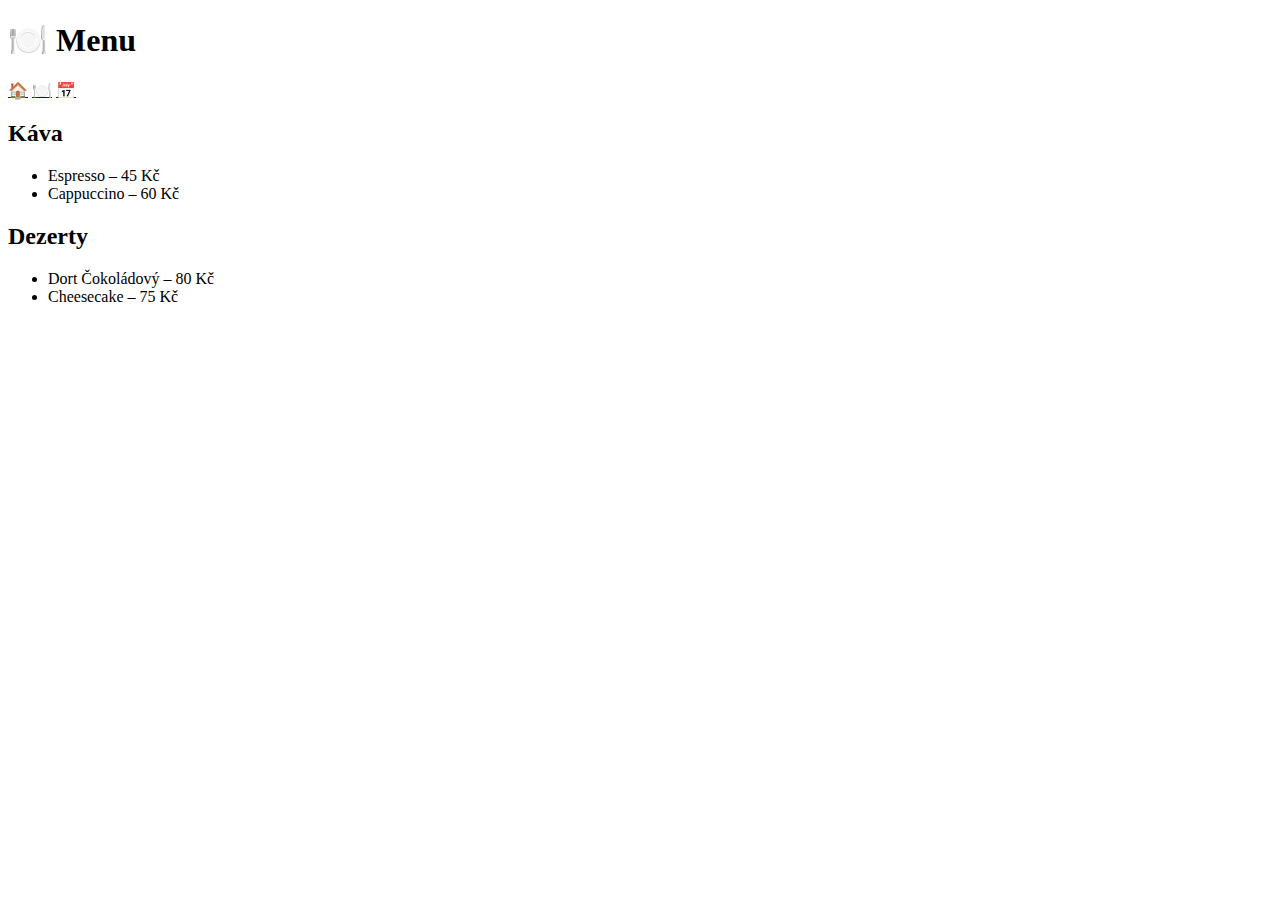
==== menu.html @ d2dfbc5c "nav" ====
<!DOCTYPE html>
<html lang="cs">
<head>
    <meta charset="UTF-8">
    <title>Menu – Kavárna U Kočky</title>
    <link rel="stylesheet" href="css/style.css">
</head>
<body>
    <header>
        <h1>🍽️ Menu</h1>
        <nav class="icon-nav">
            <a href="index.html">🏠</a>
            <a href="menu.html" class="active">🍽️</a>
            <a href="reservation.html">📅</a>
        </nav>
    </header>

    <main>
        <section class="menu-category">
            <h2>Káva</h2>
            <ul>
                <li>Espresso – 45 Kč</li>
                <li>Cappuccino – 60 Kč</li>
            </ul>
        </section>
        <section class="menu-category">
            <h2>Dezerty</h2>
            <ul>
                <li>Dort Čokoládový – 80 Kč</li>
                <li>Cheesecake – 75 Kč</li>
            </ul>
        </section>
    </main>
</body>
</html>
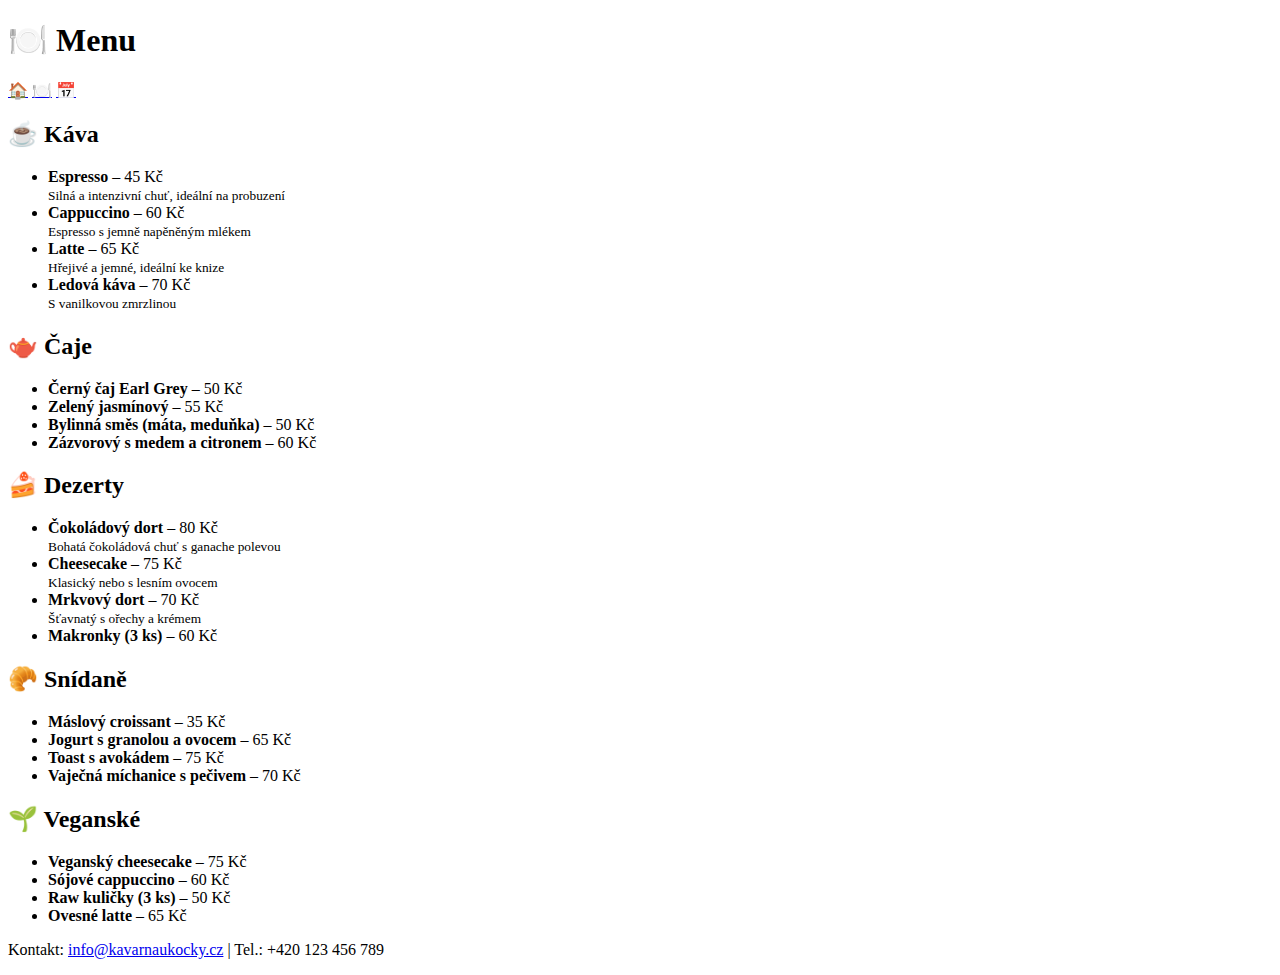
==== commit c7c6f3e2: "css" ====
--- a/menu.html
+++ b/menu.html
@@ -17,19 +17,58 @@
 
     <main>
         <section class="menu-category">
-            <h2>Káva</h2>
+            <h2>☕ Káva</h2>
             <ul>
-                <li>Espresso – 45 Kč</li>
-                <li>Cappuccino – 60 Kč</li>
+                <li><strong>Espresso</strong> – 45 Kč<br><small>Silná a intenzivní chuť, ideální na probuzení</small></li>
+                <li><strong>Cappuccino</strong> – 60 Kč<br><small>Espresso s jemně napěněným mlékem</small></li>
+                <li><strong>Latte</strong> – 65 Kč<br><small>Hřejivé a jemné, ideální ke knize</small></li>
+                <li><strong>Ledová káva</strong> – 70 Kč<br><small>S vanilkovou zmrzlinou</small></li>
             </ul>
         </section>
+
         <section class="menu-category">
-            <h2>Dezerty</h2>
+            <h2>🫖 Čaje</h2>
             <ul>
-                <li>Dort Čokoládový – 80 Kč</li>
-                <li>Cheesecake – 75 Kč</li>
+                <li><strong>Černý čaj Earl Grey</strong> – 50 Kč</li>
+                <li><strong>Zelený jasmínový</strong> – 55 Kč</li>
+                <li><strong>Bylinná směs (máta, meduňka)</strong> – 50 Kč</li>
+                <li><strong>Zázvorový s medem a citronem</strong> – 60 Kč</li>
+            </ul>
+        </section>
+
+        <section class="menu-category">
+            <h2>🍰 Dezerty</h2>
+            <ul>
+                <li><strong>Čokoládový dort</strong> – 80 Kč<br><small>Bohatá čokoládová chuť s ganache polevou</small></li>
+                <li><strong>Cheesecake</strong> – 75 Kč<br><small>Klasický nebo s lesním ovocem</small></li>
+                <li><strong>Mrkvový dort</strong> – 70 Kč<br><small>Šťavnatý s ořechy a krémem</small></li>
+                <li><strong>Makronky (3 ks)</strong> – 60 Kč</li>
+            </ul>
+        </section>
+
+        <section class="menu-category">
+            <h2>🥐 Snídaně</h2>
+            <ul>
+                <li><strong>Máslový croissant</strong> – 35 Kč</li>
+                <li><strong>Jogurt s granolou a ovocem</strong> – 65 Kč</li>
+                <li><strong>Toast s avokádem</strong> – 75 Kč</li>
+                <li><strong>Vaječná míchanice s pečivem</strong> – 70 Kč</li>
+            </ul>
+        </section>
+
+        <section class="menu-category">
+            <h2>🌱 Veganské</h2>
+            <ul>
+                <li><strong>Veganský cheesecake</strong> – 75 Kč</li>
+                <li><strong>Sójové cappuccino</strong> – 60 Kč</li>
+                <li><strong>Raw kuličky (3 ks)</strong> – 50 Kč</li>
+                <li><strong>Ovesné latte</strong> – 65 Kč</li>
             </ul>
         </section>
     </main>
+
+    <footer>
+        <p>Kontakt: <a href="mailto:info@kavarnaukocky.cz">info@kavarnaukocky.cz</a> | Tel.: +420 123 456 789</p>
+    </footer>
 </body>
-</html>+</html>
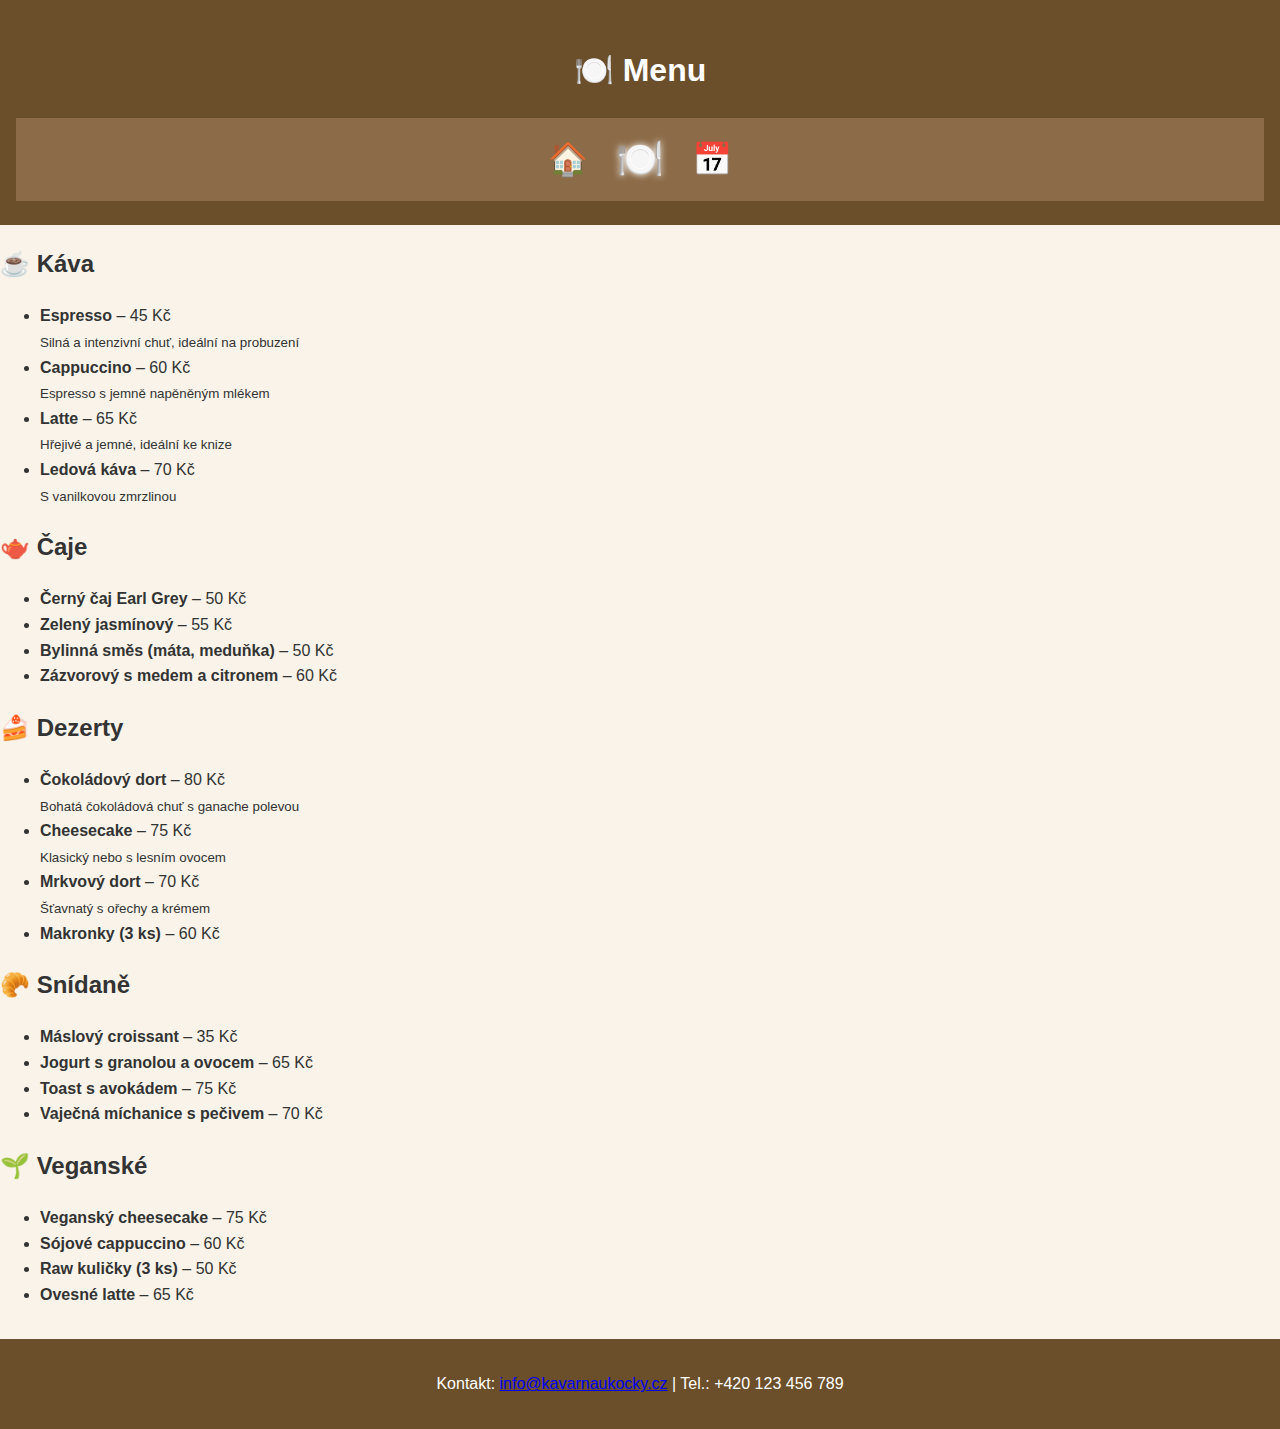
==== commit 9f733cf6: "css good" ====
--- a/menu.html
+++ b/menu.html
@@ -3,7 +3,7 @@
 <head>
     <meta charset="UTF-8">
     <title>Menu – Kavárna U Kočky</title>
-    <link rel="stylesheet" href="css/style.css">
+    <link rel="stylesheet" href="style.css">
 </head>
 <body>
     <header>
--- a/style.css
+++ b/style.css
@@ -0,0 +1,114 @@
+/* Základní reset */
+body {
+    font-family: Arial, sans-serif;
+    margin: 0;
+    padding: 0;
+    background-color: #f9f3e9;
+    color: #333;
+    line-height: 1.6;
+}
+
+/* Hlavička */
+header {
+    background-color: #6b4f2b;
+    color: white;
+    padding: 1.5rem 1rem;
+    text-align: center;
+}
+
+/* Navigace pomocí ikon */
+.icon-nav {
+    display: flex;
+    justify-content: center;
+    gap: 2rem;
+    padding: 1rem;
+    background-color: #8c6b48;
+}
+
+.icon-nav a {
+    color: white;
+    font-size: 2rem;
+    text-decoration: none;
+    transition: transform 0.2s ease;
+}
+
+.icon-nav a:hover {
+    transform: scale(1.1);
+}
+
+.icon-nav a.active {
+    transform: scale(1.2);
+    text-shadow: 0 0 6px white;
+}
+
+/* Formulář */
+form {
+    max-width: 500px;
+    margin: 2rem auto;
+    padding: 2rem;
+    background-color: #fff;
+    border: 1px solid #ddd;
+    border-radius: 10px;
+    box-shadow: 0 4px 12px rgba(0, 0, 0, 0.05);
+}
+
+form label {
+    font-weight: bold;
+    margin-bottom: 0.5rem;
+}
+
+form input,
+form textarea,
+form button {
+    display: block;
+    width: 100%;
+    padding: 0.7rem;
+    border: 1px solid #ccc;
+    border-radius: 6px;
+    font-size: 1rem;
+    box-sizing: border-box;
+}
+
+form input:focus,
+form textarea:focus {
+    border-color: #8c6b48;
+    outline: none;
+    box-shadow: 0 0 5px rgba(140, 107, 72, 0.3);
+}
+
+form button {
+    background-color: #6b4f2b;
+    color: white;
+    font-weight: bold;
+    cursor: pointer;
+    border: none;
+    transition: background-color 0.3s ease;
+}
+
+form button:hover {
+    background-color: #8c6b48;
+}
+
+/* Sekce – např. info, kontakty */
+.reservation-intro,
+.contact-info {
+    max-width: 600px;
+    margin: 2rem auto;
+    padding: 1rem 2rem;
+    background-color: #fffdf8;
+    border-left: 5px solid #8c6b48;
+    border-radius: 6px;
+}
+
+.contact-info p {
+    margin: 0.5rem 0;
+}
+
+/* Footer */
+footer {
+    text-align: center;
+    padding: 1rem;
+    background-color: #6b4f2b;
+    color: white;
+    margin-top: 2rem;
+}
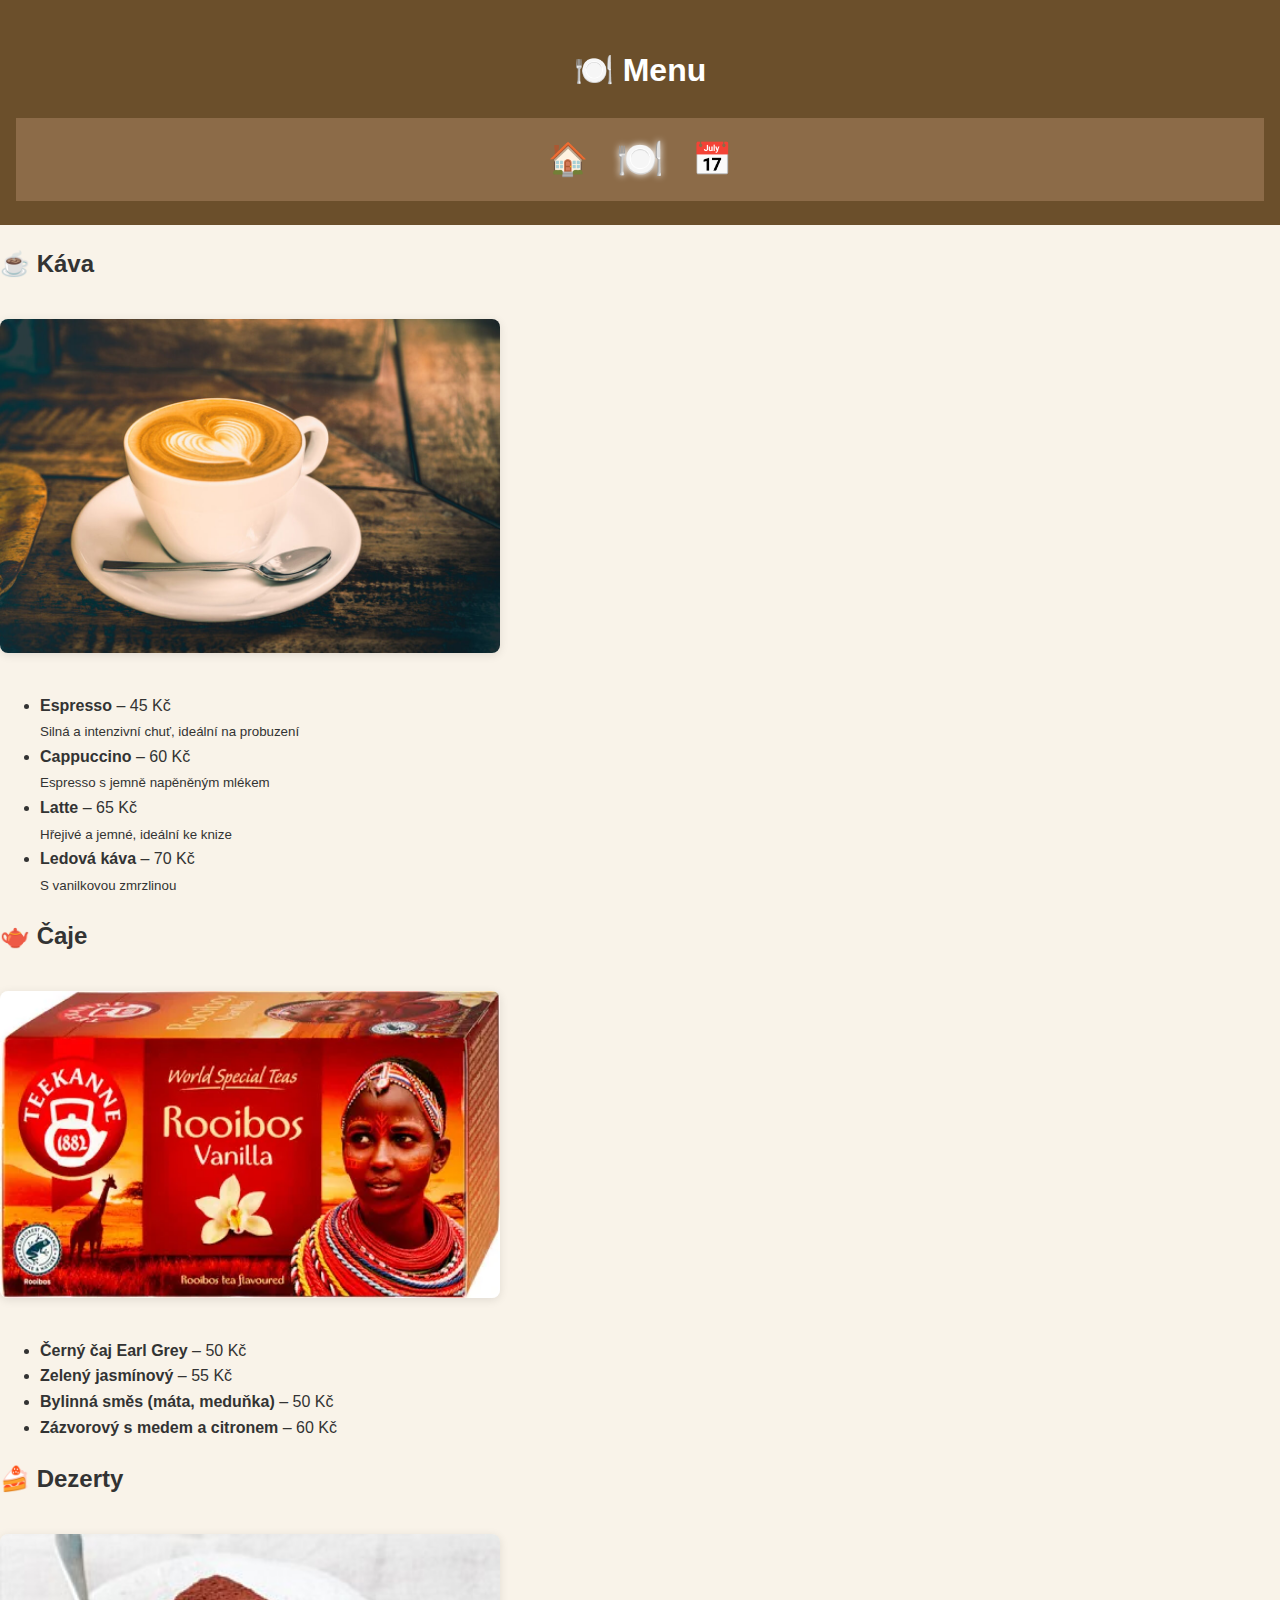
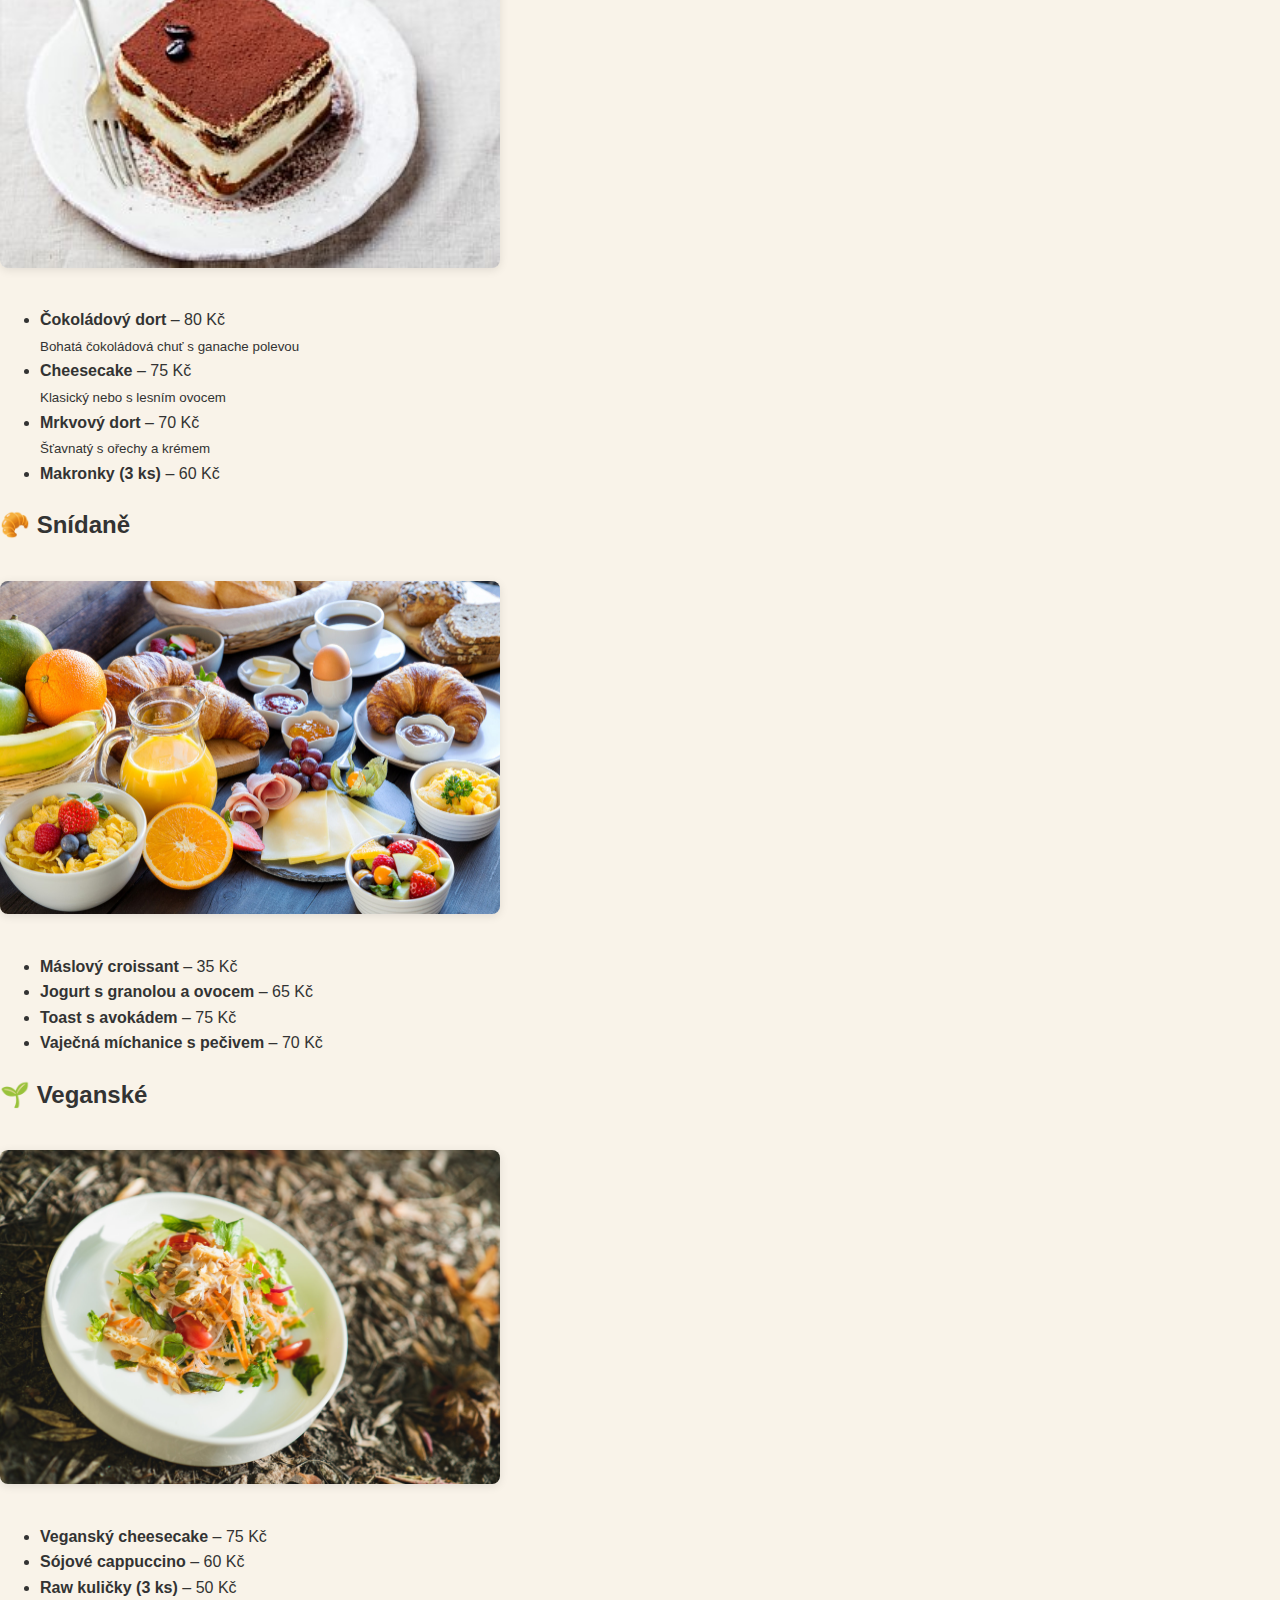
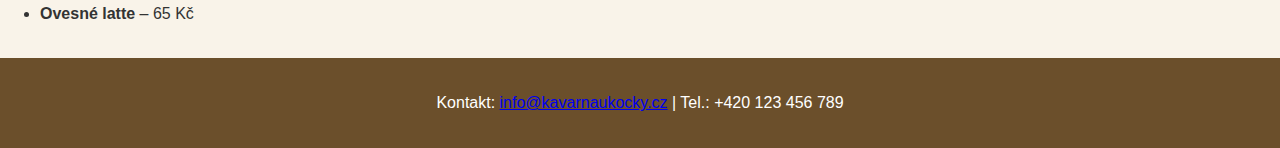
==== commit 2b5d5676: "img" ====
--- a/menu.html
+++ b/menu.html
@@ -18,6 +18,7 @@
     <main>
         <section class="menu-category">
             <h2>☕ Káva</h2>
+            <img src="img/kava.jpg" alt="Šálek kávy" class="menu-image">
             <ul>
                 <li><strong>Espresso</strong> – 45 Kč<br><small>Silná a intenzivní chuť, ideální na probuzení</small></li>
                 <li><strong>Cappuccino</strong> – 60 Kč<br><small>Espresso s jemně napěněným mlékem</small></li>
@@ -28,6 +29,7 @@
 
         <section class="menu-category">
             <h2>🫖 Čaje</h2>
+            <img src="img/caj.webp" alt="Šálek čaje" class="menu-image">
             <ul>
                 <li><strong>Černý čaj Earl Grey</strong> – 50 Kč</li>
                 <li><strong>Zelený jasmínový</strong> – 55 Kč</li>
@@ -38,6 +40,7 @@
 
         <section class="menu-category">
             <h2>🍰 Dezerty</h2>
+            <img src="img/desert.jpg" alt="Dezerty kavárny" class="menu-image">
             <ul>
                 <li><strong>Čokoládový dort</strong> – 80 Kč<br><small>Bohatá čokoládová chuť s ganache polevou</small></li>
                 <li><strong>Cheesecake</strong> – 75 Kč<br><small>Klasický nebo s lesním ovocem</small></li>
@@ -48,6 +51,7 @@
 
         <section class="menu-category">
             <h2>🥐 Snídaně</h2>
+            <img src="img/snidane.jpg" alt="Snídaně v kavárně" class="menu-image">
             <ul>
                 <li><strong>Máslový croissant</strong> – 35 Kč</li>
                 <li><strong>Jogurt s granolou a ovocem</strong> – 65 Kč</li>
@@ -58,6 +62,7 @@
 
         <section class="menu-category">
             <h2>🌱 Veganské</h2>
+            <img src="img/vegan.jpg" alt="Veganské dobroty" class="menu-image">
             <ul>
                 <li><strong>Veganský cheesecake</strong> – 75 Kč</li>
                 <li><strong>Sójové cappuccino</strong> – 60 Kč</li>
--- a/style.css
+++ b/style.css
@@ -112,3 +112,11 @@
     color: white;
     margin-top: 2rem;
 }
+.menu-image {
+    width: 100%;
+    max-width: 500px;
+    height: auto;
+    margin: 1rem 0;
+    border-radius: 8px;
+    box-shadow: 0 2px 10px rgba(0,0,0,0.1);
+}
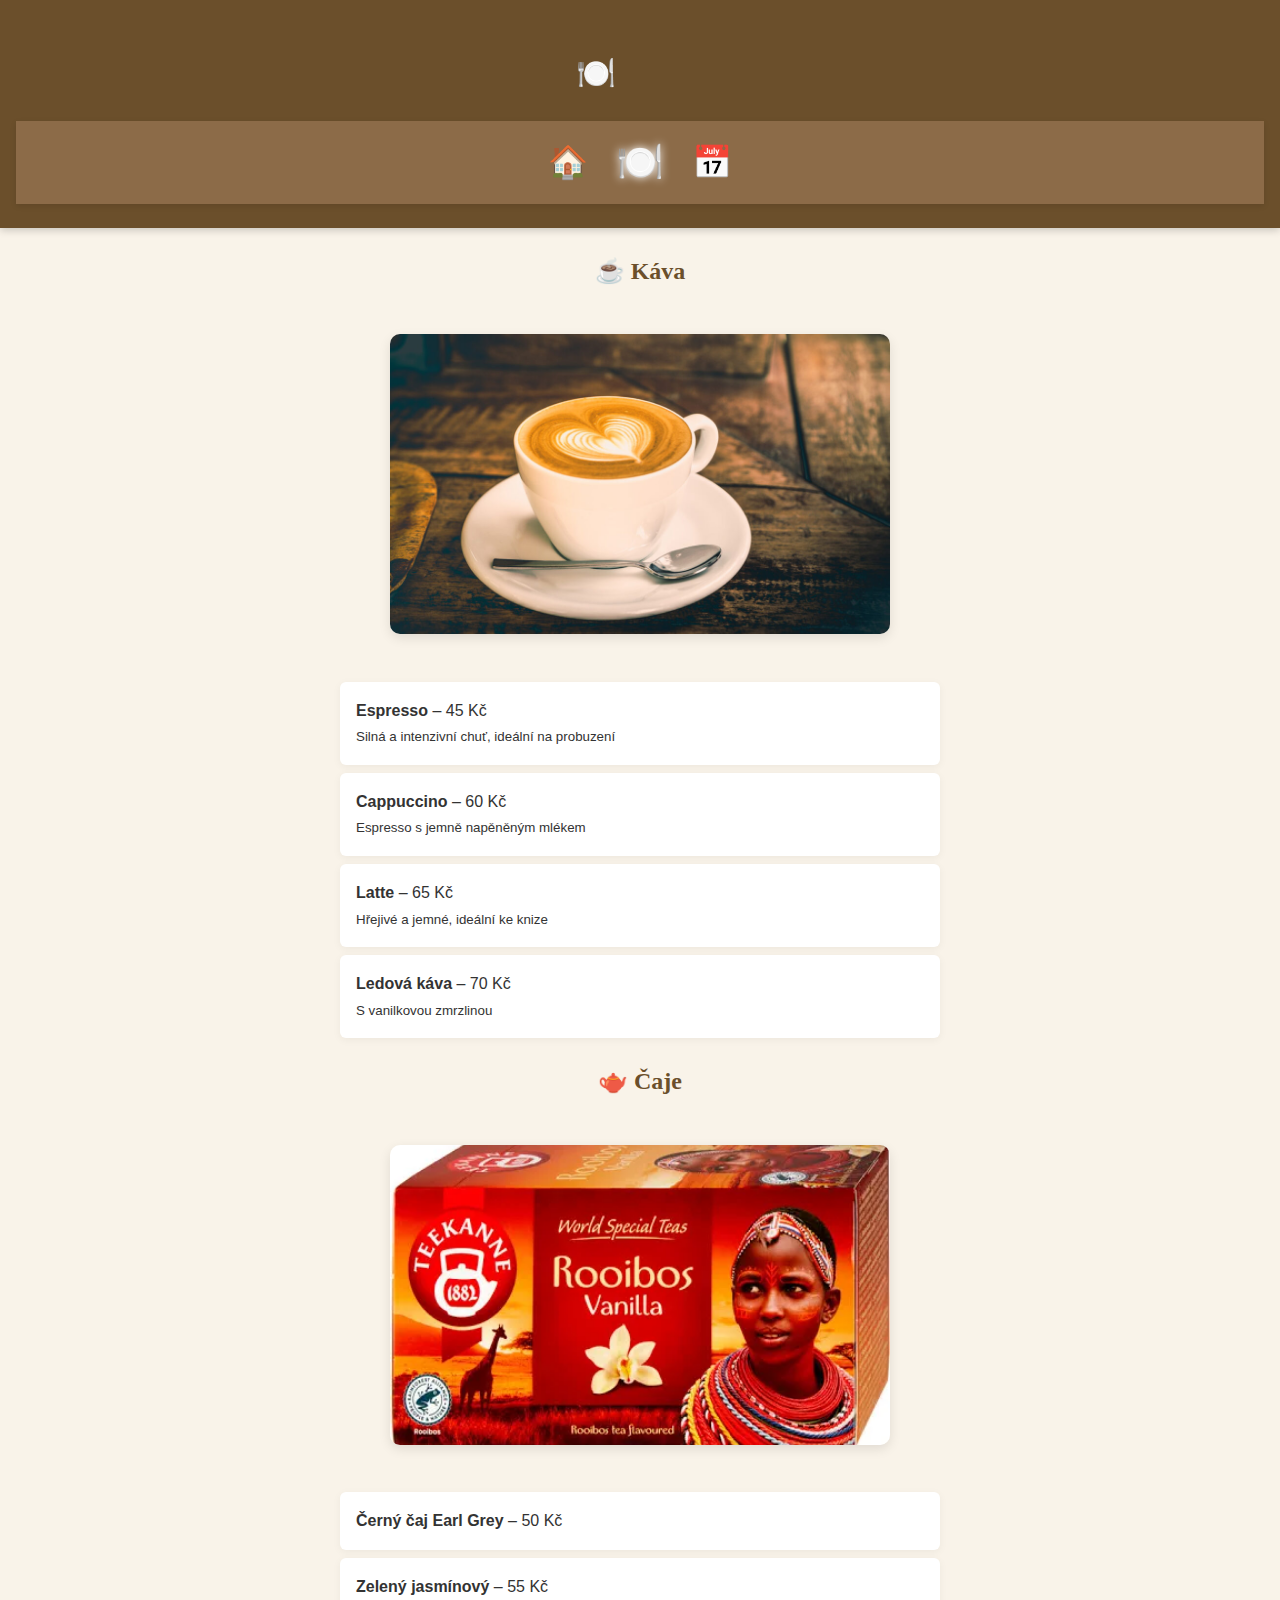
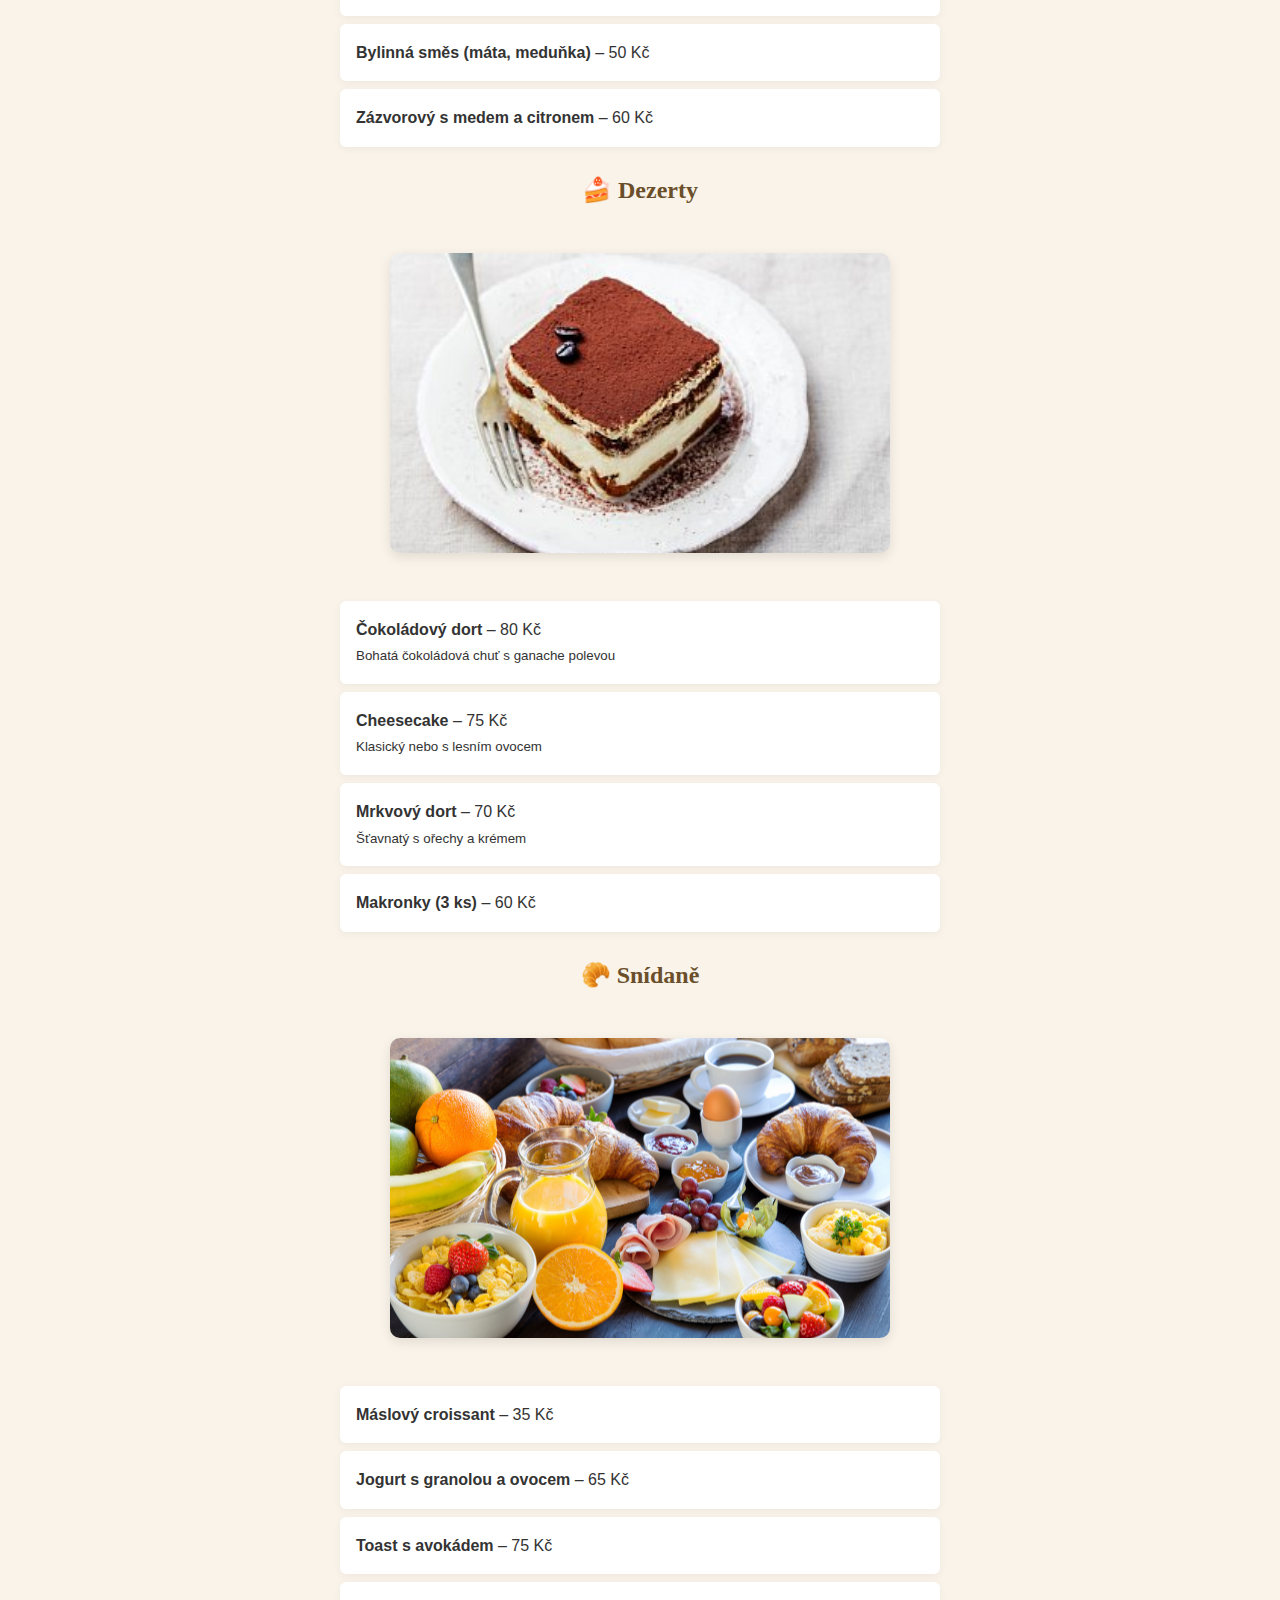
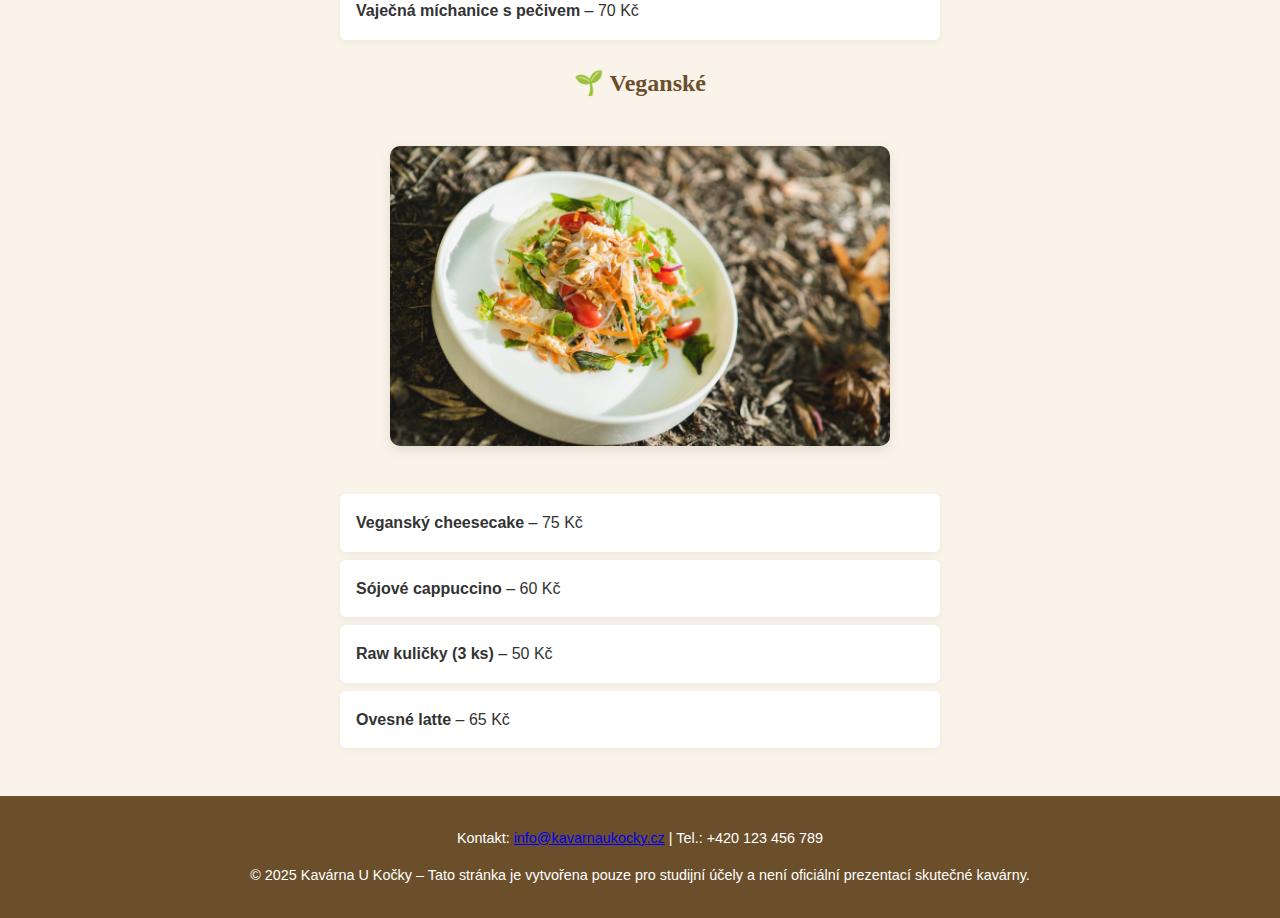
==== commit b4979a7e: "html" ====
--- a/menu.html
+++ b/menu.html
@@ -74,6 +74,8 @@
 
     <footer>
         <p>Kontakt: <a href="mailto:info@kavarnaukocky.cz">info@kavarnaukocky.cz</a> | Tel.: +420 123 456 789</p>
+        <p>© 2025 Kavárna U Kočky – Tato stránka je vytvořena pouze pro studijní účely a není oficiální prezentací skutečné kavárny.</p>
     </footer>
+    
 </body>
 </html>
--- a/style.css
+++ b/style.css
@@ -6,6 +6,7 @@
     background-color: #f9f3e9;
     color: #333;
     line-height: 1.6;
+    text-align: center;
 }
 
 /* Hlavička */
@@ -14,6 +15,7 @@
     color: white;
     padding: 1.5rem 1rem;
     text-align: center;
+    box-shadow: 0 2px 8px rgba(0, 0, 0, 0.2);
 }
 
 /* Navigace pomocí ikon */
@@ -23,22 +25,24 @@
     gap: 2rem;
     padding: 1rem;
     background-color: #8c6b48;
+    box-shadow: 0 2px 6px rgba(0, 0, 0, 0.1);
 }
 
 .icon-nav a {
     color: white;
     font-size: 2rem;
     text-decoration: none;
-    transition: transform 0.2s ease;
+    transition: transform 0.2s ease, text-shadow 0.2s ease;
 }
 
 .icon-nav a:hover {
     transform: scale(1.1);
+    text-shadow: 0 0 6px rgba(255, 255, 255, 0.5);
 }
 
 .icon-nav a.active {
     transform: scale(1.2);
-    text-shadow: 0 0 6px white;
+    text-shadow: 0 0 8px white;
 }
 
 /* Formulář */
@@ -50,6 +54,7 @@
     border: 1px solid #ddd;
     border-radius: 10px;
     box-shadow: 0 4px 12px rgba(0, 0, 0, 0.05);
+    text-align: left;
 }
 
 form label {
@@ -67,6 +72,7 @@
     border-radius: 6px;
     font-size: 1rem;
     box-sizing: border-box;
+    margin-bottom: 1rem;
 }
 
 form input:focus,
@@ -98,10 +104,47 @@
     background-color: #fffdf8;
     border-left: 5px solid #8c6b48;
     border-radius: 6px;
+    text-align: center;
+    box-shadow: 0 2px 6px rgba(0, 0, 0, 0.05);
 }
 
 .contact-info p {
     margin: 0.5rem 0;
+}
+
+/* Obrázky v menu */
+.menu-image {
+    width: 100%;
+    max-width: 500px;
+    height: 300px;
+    object-fit: cover;
+    margin: 1.5rem auto;
+    border-radius: 10px;
+    box-shadow: 0 4px 12px rgba(0, 0, 0, 0.1);
+}
+
+/* Seznamy v menu */
+.menu-category ul {
+    list-style: none;
+    padding: 0;
+    margin: 1rem auto;
+    max-width: 600px;
+    text-align: left;
+}
+
+.menu-category li {
+    background-color: #fff;
+    margin: 0.5rem 0;
+    padding: 1rem;
+    border-radius: 6px;
+    box-shadow: 0 2px 8px rgba(0, 0, 0, 0.05);
+}
+
+/* Nadpisy */
+h1, h2, h3 {
+    font-family: 'Georgia', serif;
+    margin-top: 1.5rem;
+    color: #6b4f2b;
 }
 
 /* Footer */
@@ -110,13 +153,6 @@
     padding: 1rem;
     background-color: #6b4f2b;
     color: white;
-    margin-top: 2rem;
+    margin-top: 3rem;
+    font-size: 0.9rem;
 }
-.menu-image {
-    width: 100%;
-    max-width: 500px;
-    height: auto;
-    margin: 1rem 0;
-    border-radius: 8px;
-    box-shadow: 0 2px 10px rgba(0,0,0,0.1);
-}
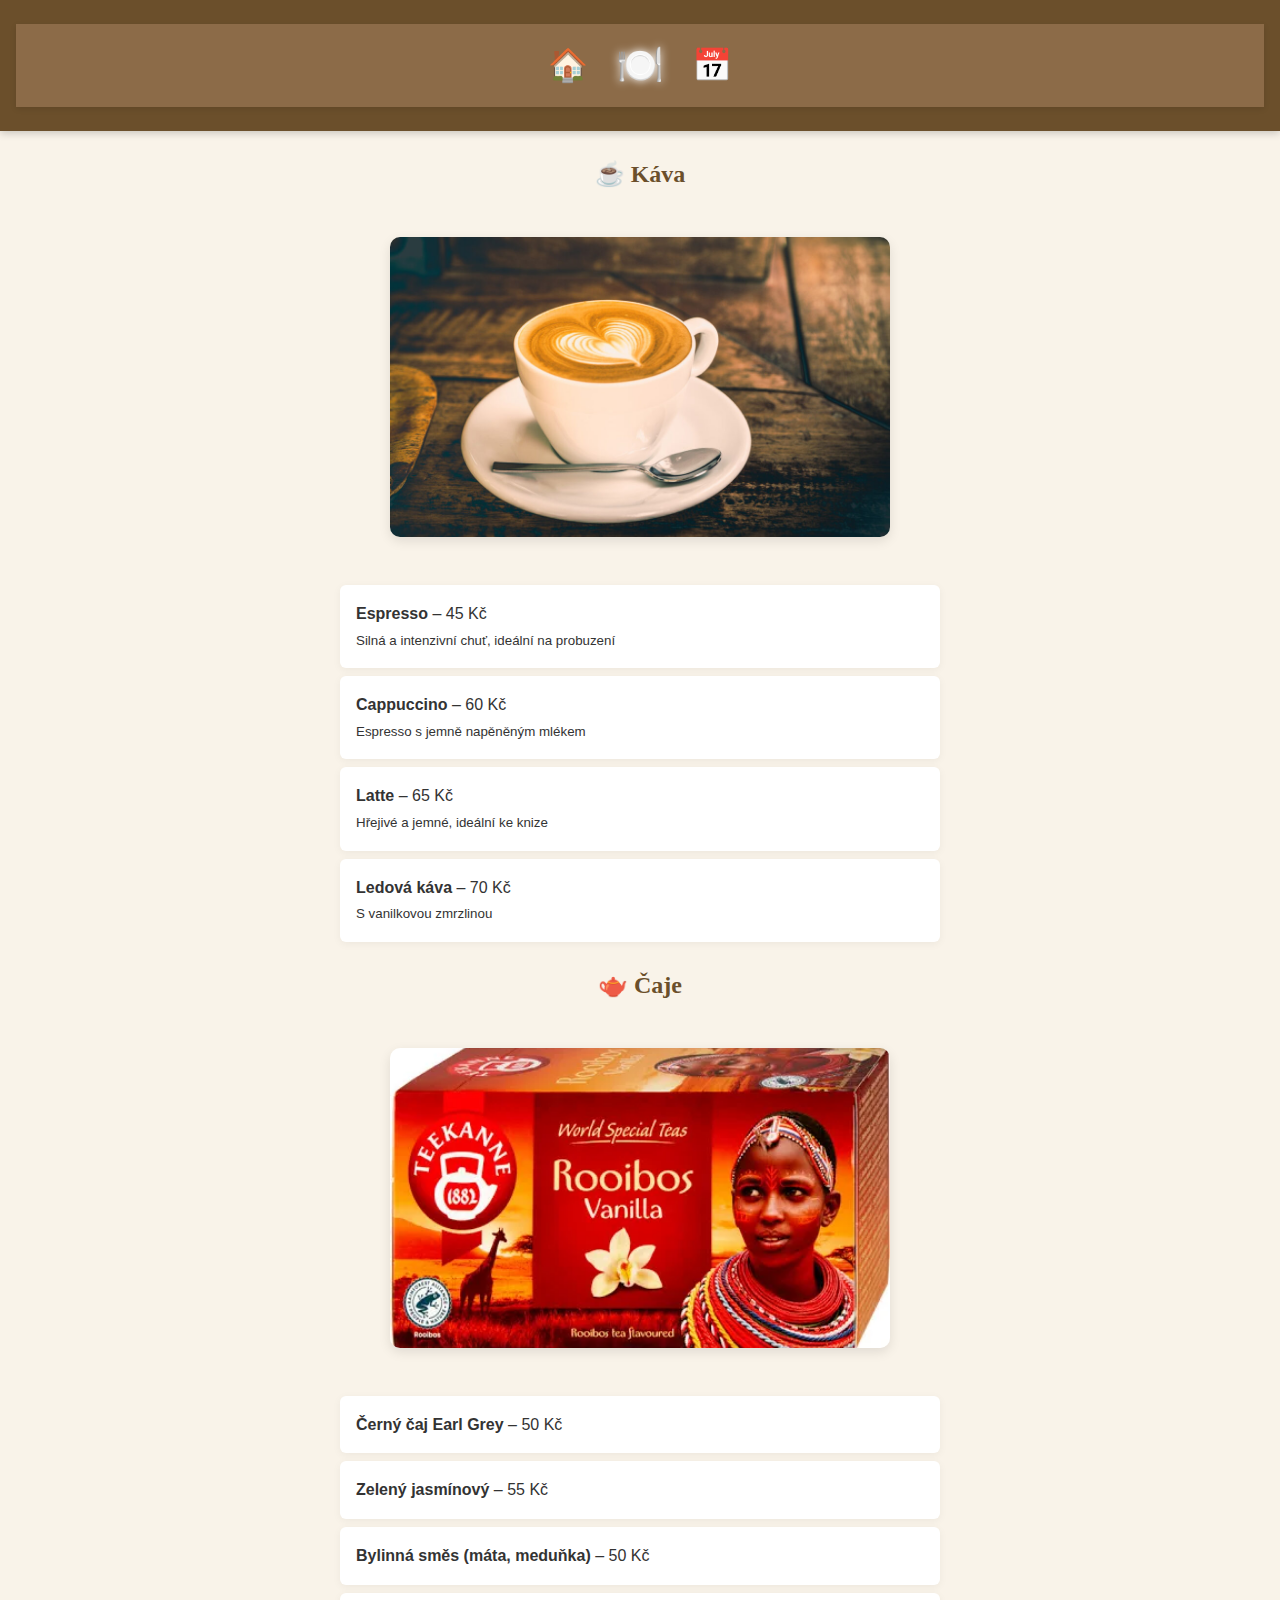
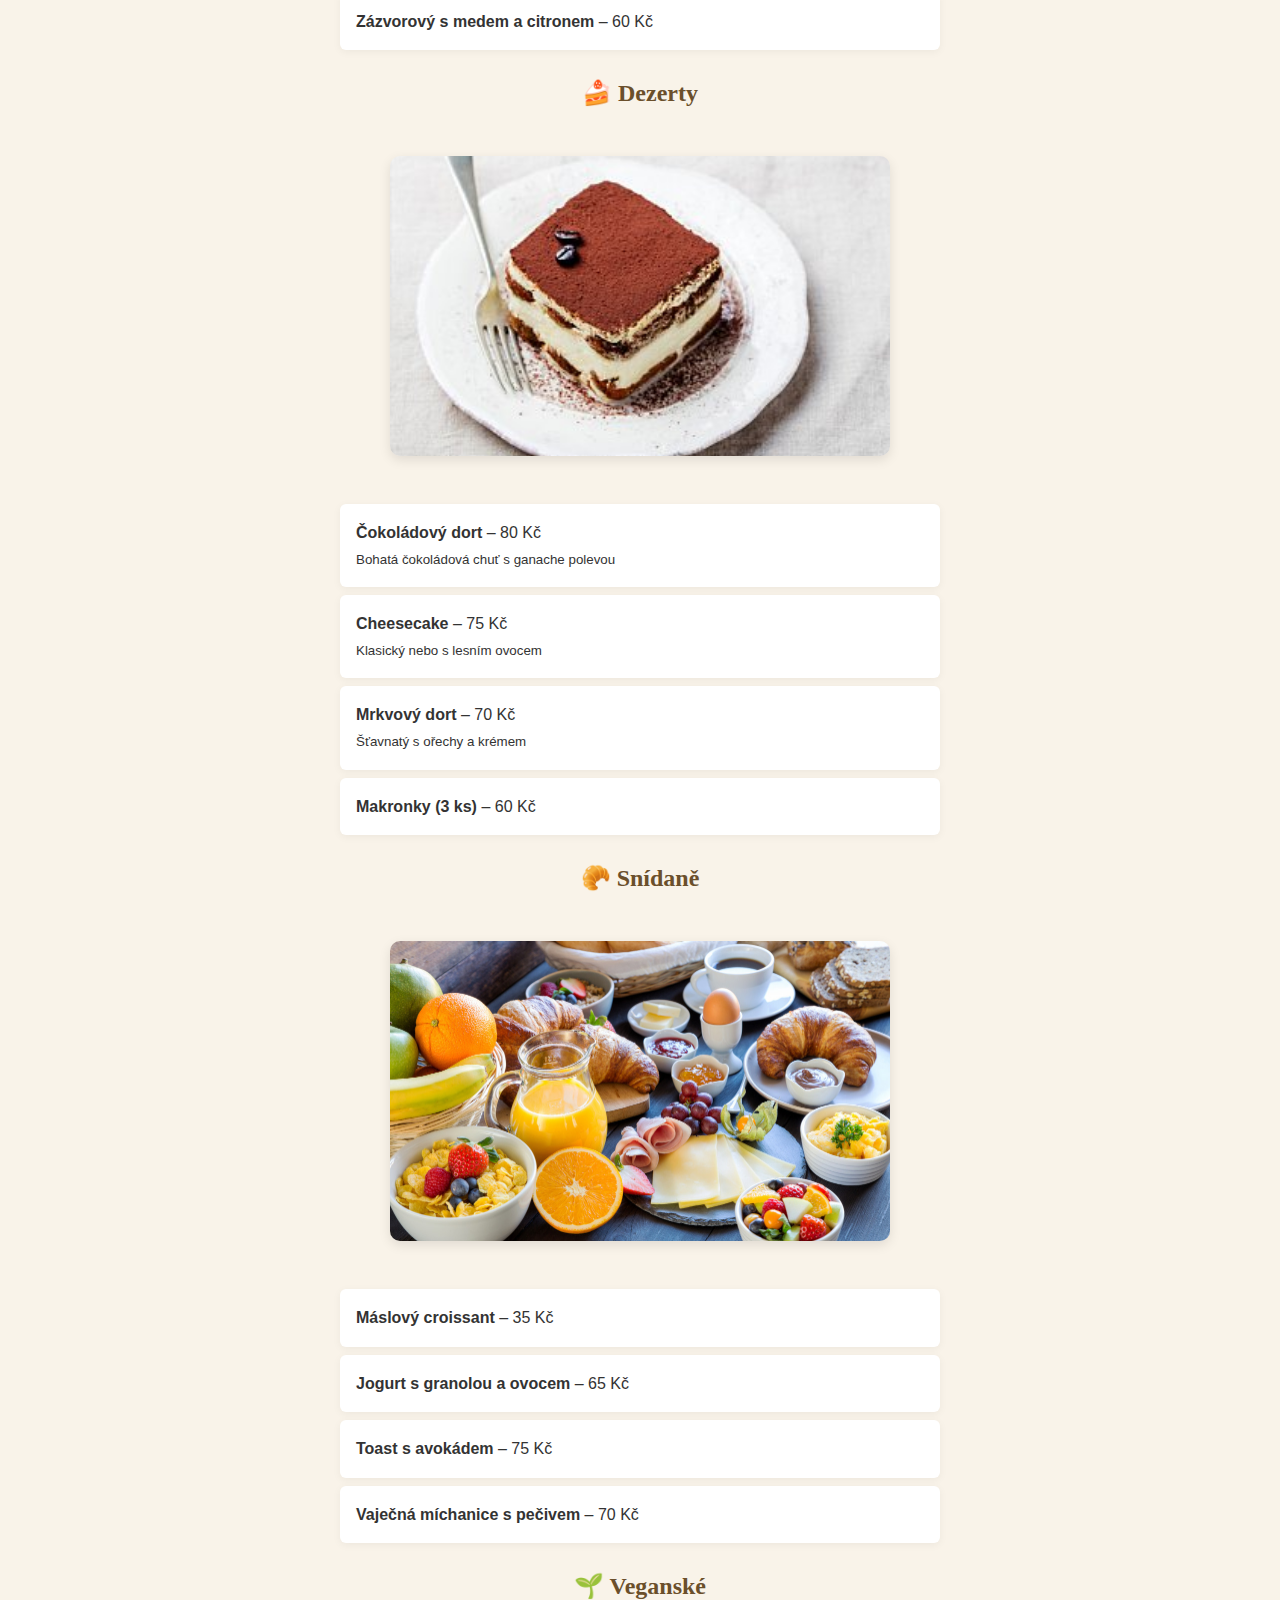
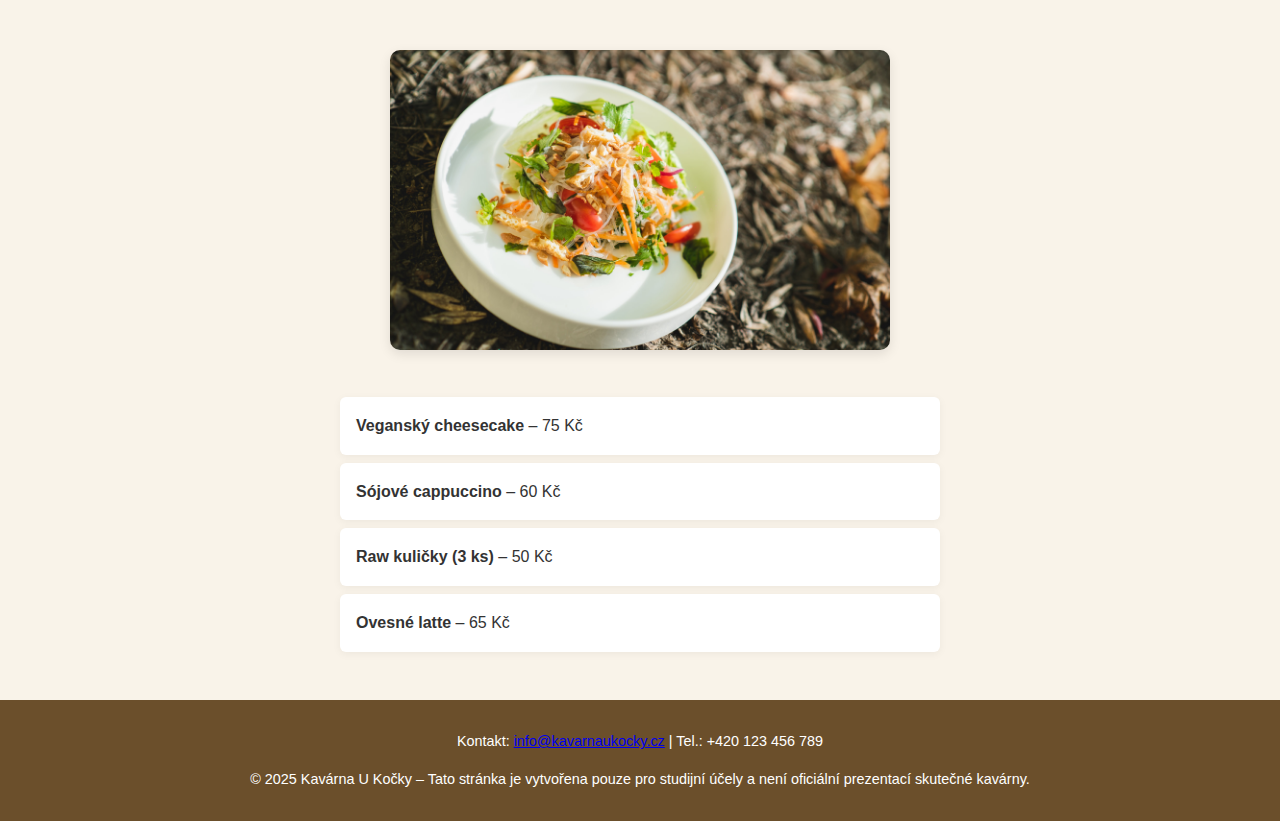
==== commit 6efd520a: "gone" ====
--- a/menu.html
+++ b/menu.html
@@ -7,7 +7,7 @@
 </head>
 <body>
     <header>
-        <h1>🍽️ Menu</h1>
+        
         <nav class="icon-nav">
             <a href="index.html">🏠</a>
             <a href="menu.html" class="active">🍽️</a>
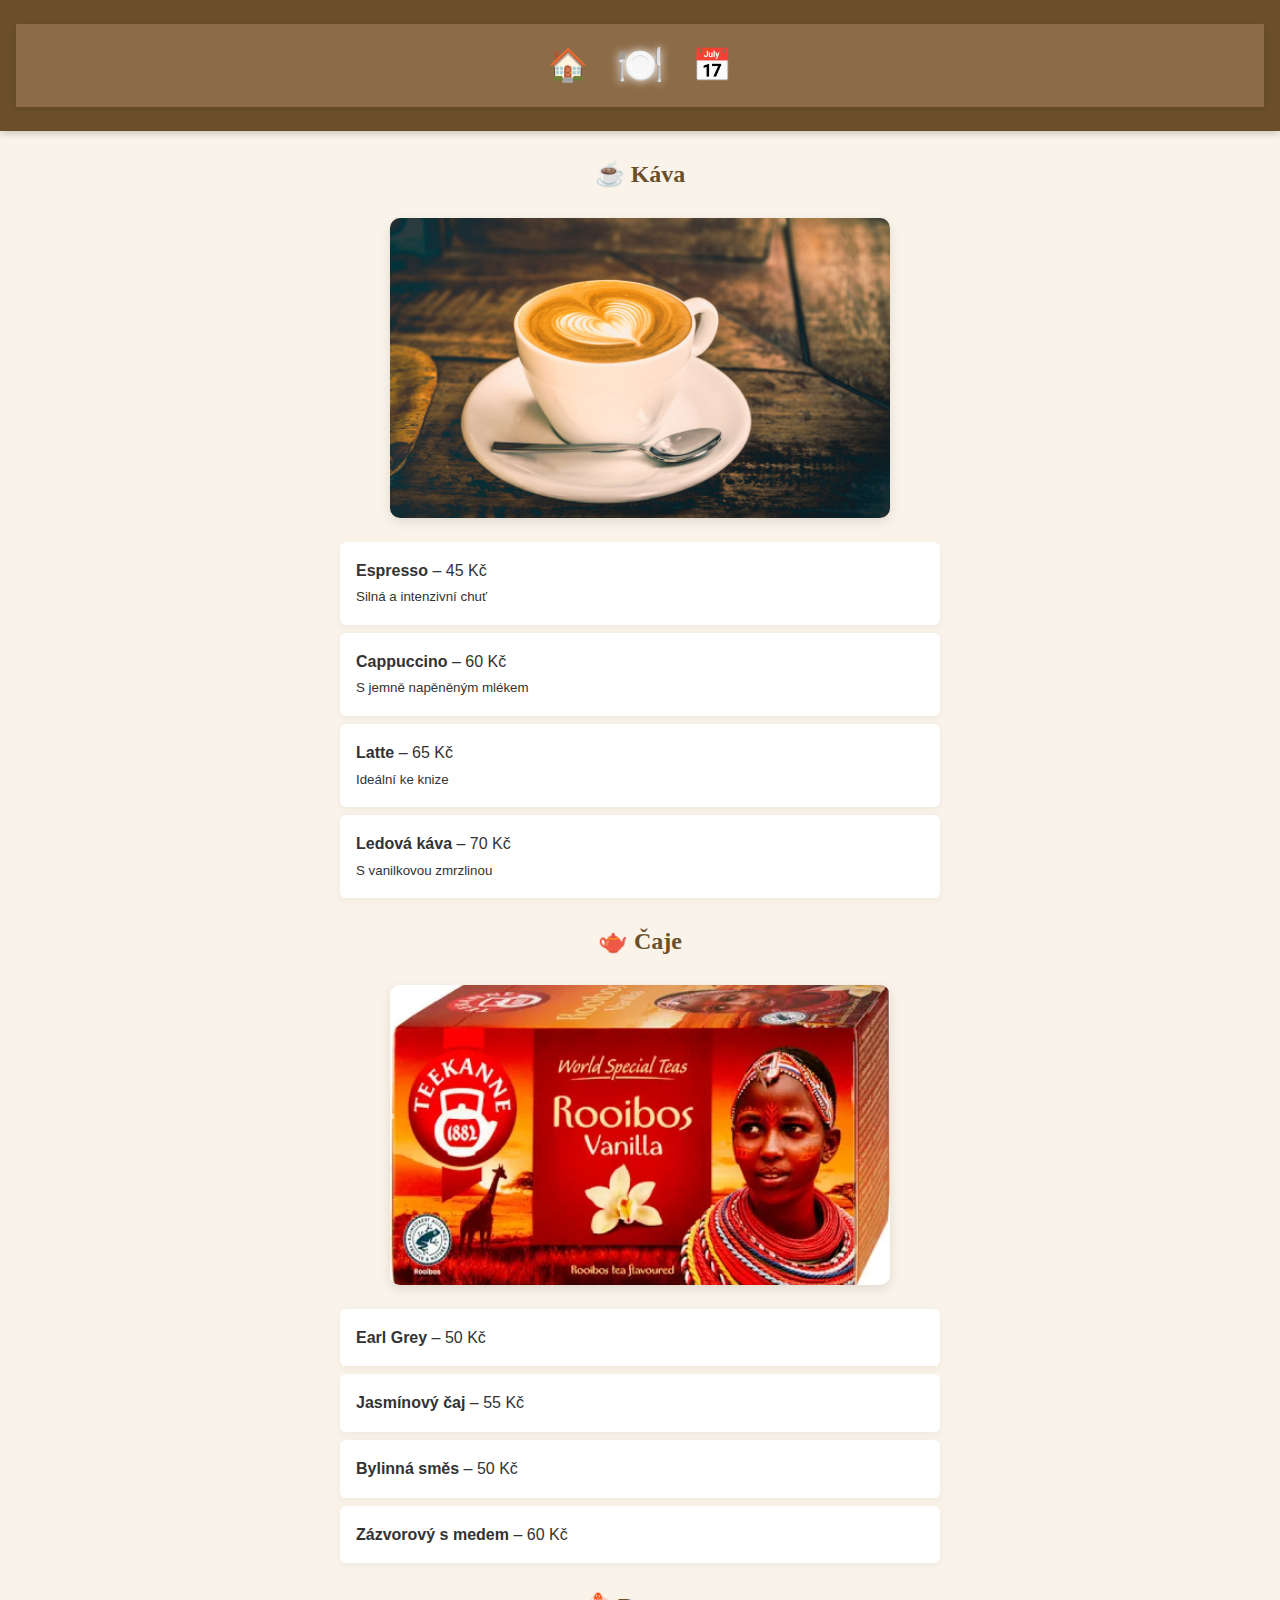
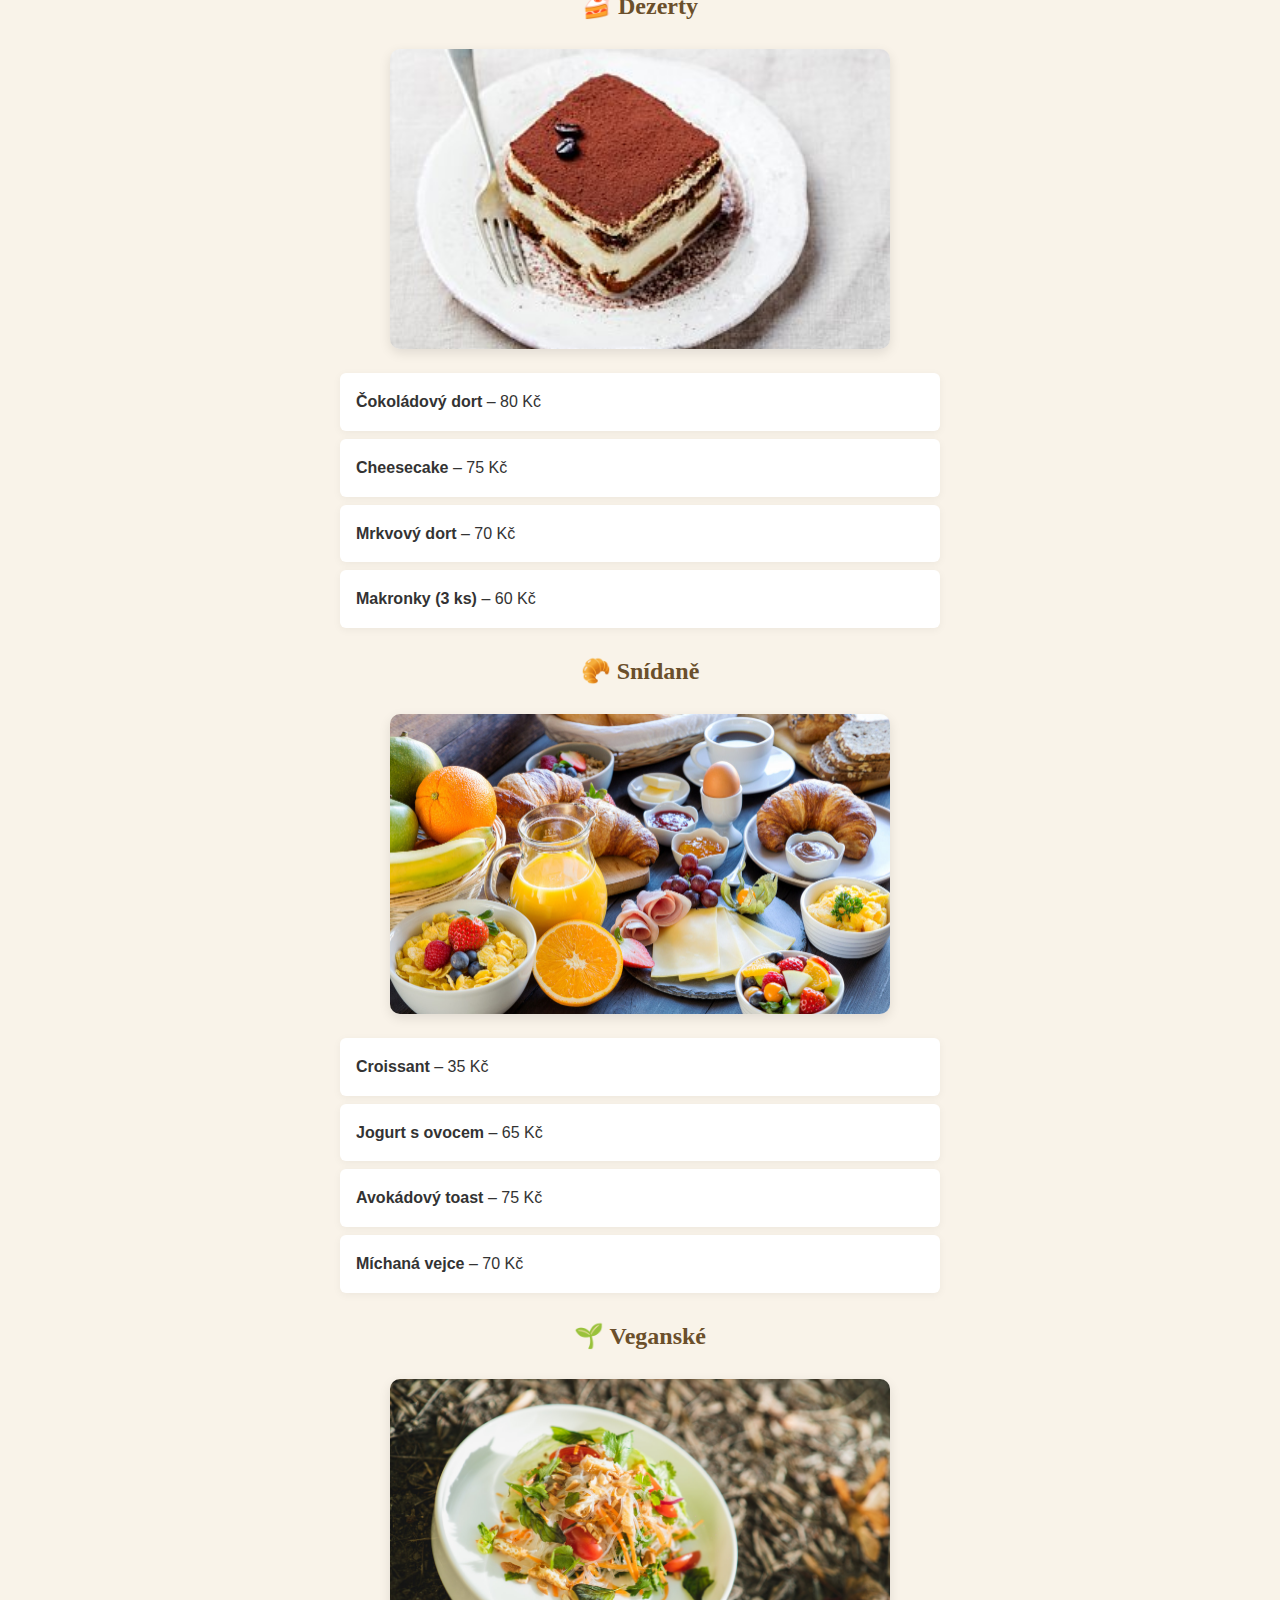
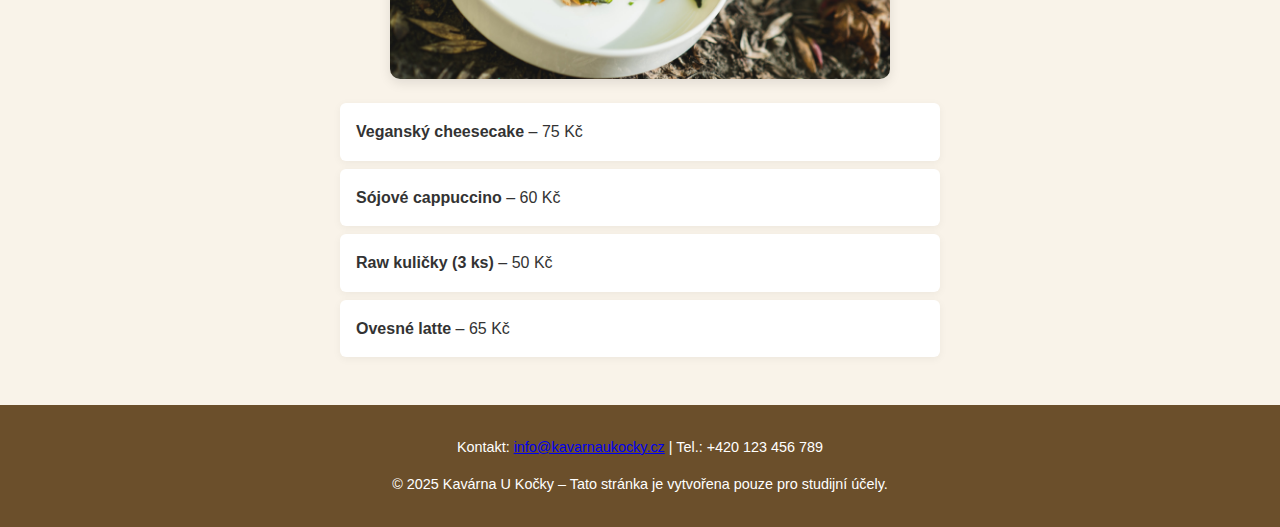
==== commit 9aac015a: "less" ====
--- a/menu.html
+++ b/menu.html
@@ -1,3 +1,4 @@
+<!-- menu.html -->
 <!DOCTYPE html>
 <html lang="cs">
 <head>
@@ -7,11 +8,10 @@
 </head>
 <body>
     <header>
-        
         <nav class="icon-nav">
-            <a href="index.html">🏠</a>
-            <a href="menu.html" class="active">🍽️</a>
-            <a href="reservation.html">📅</a>
+            <a href="index.html" aria-label="Domů">🏠</a>
+            <a href="menu.html" class="active" aria-label="Menu">🍽️</a>
+            <a href="reservation.html" aria-label="Rezervace">📅</a>
         </nav>
     </header>
 
@@ -20,9 +20,9 @@
             <h2>☕ Káva</h2>
             <img src="img/kava.jpg" alt="Šálek kávy" class="menu-image">
             <ul>
-                <li><strong>Espresso</strong> – 45 Kč<br><small>Silná a intenzivní chuť, ideální na probuzení</small></li>
-                <li><strong>Cappuccino</strong> – 60 Kč<br><small>Espresso s jemně napěněným mlékem</small></li>
-                <li><strong>Latte</strong> – 65 Kč<br><small>Hřejivé a jemné, ideální ke knize</small></li>
+                <li><strong>Espresso</strong> – 45 Kč<br><small>Silná a intenzivní chuť</small></li>
+                <li><strong>Cappuccino</strong> – 60 Kč<br><small>S jemně napěněným mlékem</small></li>
+                <li><strong>Latte</strong> – 65 Kč<br><small>Ideální ke knize</small></li>
                 <li><strong>Ledová káva</strong> – 70 Kč<br><small>S vanilkovou zmrzlinou</small></li>
             </ul>
         </section>
@@ -31,10 +31,10 @@
             <h2>🫖 Čaje</h2>
             <img src="img/caj.webp" alt="Šálek čaje" class="menu-image">
             <ul>
-                <li><strong>Černý čaj Earl Grey</strong> – 50 Kč</li>
-                <li><strong>Zelený jasmínový</strong> – 55 Kč</li>
-                <li><strong>Bylinná směs (máta, meduňka)</strong> – 50 Kč</li>
-                <li><strong>Zázvorový s medem a citronem</strong> – 60 Kč</li>
+                <li><strong>Earl Grey</strong> – 50 Kč</li>
+                <li><strong>Jasmínový čaj</strong> – 55 Kč</li>
+                <li><strong>Bylinná směs</strong> – 50 Kč</li>
+                <li><strong>Zázvorový s medem</strong> – 60 Kč</li>
             </ul>
         </section>
 
@@ -42,9 +42,9 @@
             <h2>🍰 Dezerty</h2>
             <img src="img/desert.jpg" alt="Dezerty kavárny" class="menu-image">
             <ul>
-                <li><strong>Čokoládový dort</strong> – 80 Kč<br><small>Bohatá čokoládová chuť s ganache polevou</small></li>
-                <li><strong>Cheesecake</strong> – 75 Kč<br><small>Klasický nebo s lesním ovocem</small></li>
-                <li><strong>Mrkvový dort</strong> – 70 Kč<br><small>Šťavnatý s ořechy a krémem</small></li>
+                <li><strong>Čokoládový dort</strong> – 80 Kč</li>
+                <li><strong>Cheesecake</strong> – 75 Kč</li>
+                <li><strong>Mrkvový dort</strong> – 70 Kč</li>
                 <li><strong>Makronky (3 ks)</strong> – 60 Kč</li>
             </ul>
         </section>
@@ -53,10 +53,10 @@
             <h2>🥐 Snídaně</h2>
             <img src="img/snidane.jpg" alt="Snídaně v kavárně" class="menu-image">
             <ul>
-                <li><strong>Máslový croissant</strong> – 35 Kč</li>
-                <li><strong>Jogurt s granolou a ovocem</strong> – 65 Kč</li>
-                <li><strong>Toast s avokádem</strong> – 75 Kč</li>
-                <li><strong>Vaječná míchanice s pečivem</strong> – 70 Kč</li>
+                <li><strong>Croissant</strong> – 35 Kč</li>
+                <li><strong>Jogurt s ovocem</strong> – 65 Kč</li>
+                <li><strong>Avokádový toast</strong> – 75 Kč</li>
+                <li><strong>Míchaná vejce</strong> – 70 Kč</li>
             </ul>
         </section>
 
@@ -74,8 +74,7 @@
 
     <footer>
         <p>Kontakt: <a href="mailto:info@kavarnaukocky.cz">info@kavarnaukocky.cz</a> | Tel.: +420 123 456 789</p>
-        <p>© 2025 Kavárna U Kočky – Tato stránka je vytvořena pouze pro studijní účely a není oficiální prezentací skutečné kavárny.</p>
+        <p>© 2025 Kavárna U Kočky – Tato stránka je vytvořena pouze pro studijní účely.</p>
     </footer>
-    
 </body>
 </html>
--- a/style.css
+++ b/style.css
@@ -1,3 +1,5 @@
+/* style.css */
+
 /* Základní reset */
 body {
     font-family: Arial, sans-serif;
@@ -118,6 +120,7 @@
     max-width: 500px;
     height: 300px;
     object-fit: cover;
+    display: block;
     margin: 1.5rem auto;
     border-radius: 10px;
     box-shadow: 0 4px 12px rgba(0, 0, 0, 0.1);
